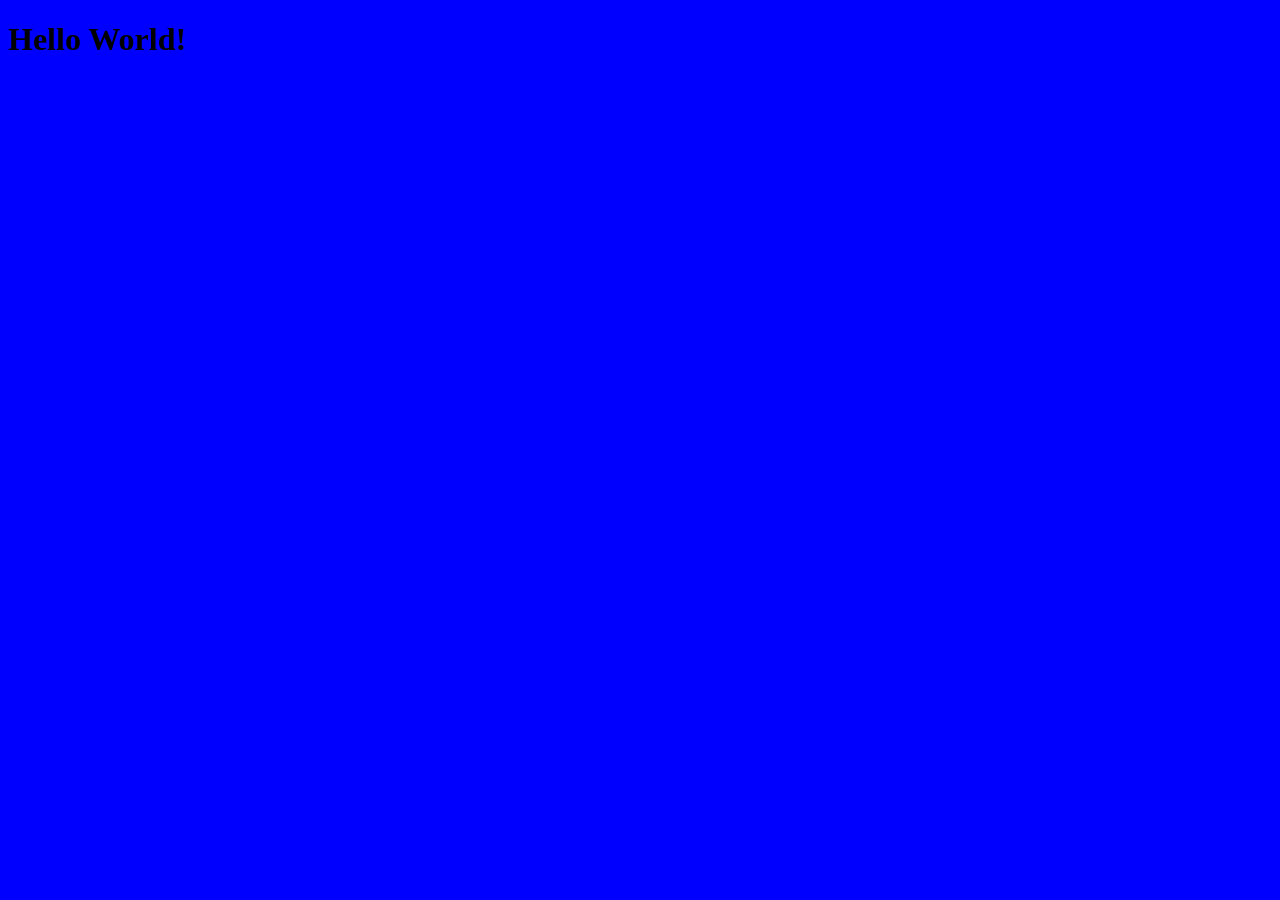
==== index.html @ 13d417d9 "add script.js, connect to index.html" ====
<!DOCTYPE html>
<html lang="en">
  <head>
    <link rel="stylesheet" href="style.css" />
    <title>My Personal Website</title>
  </head>
  <body>
    <script src="script.js"></script>
    <h1>Hello World!</h1>
  </body>
</html>
---- style.css ----
body {
  background: blue;
}
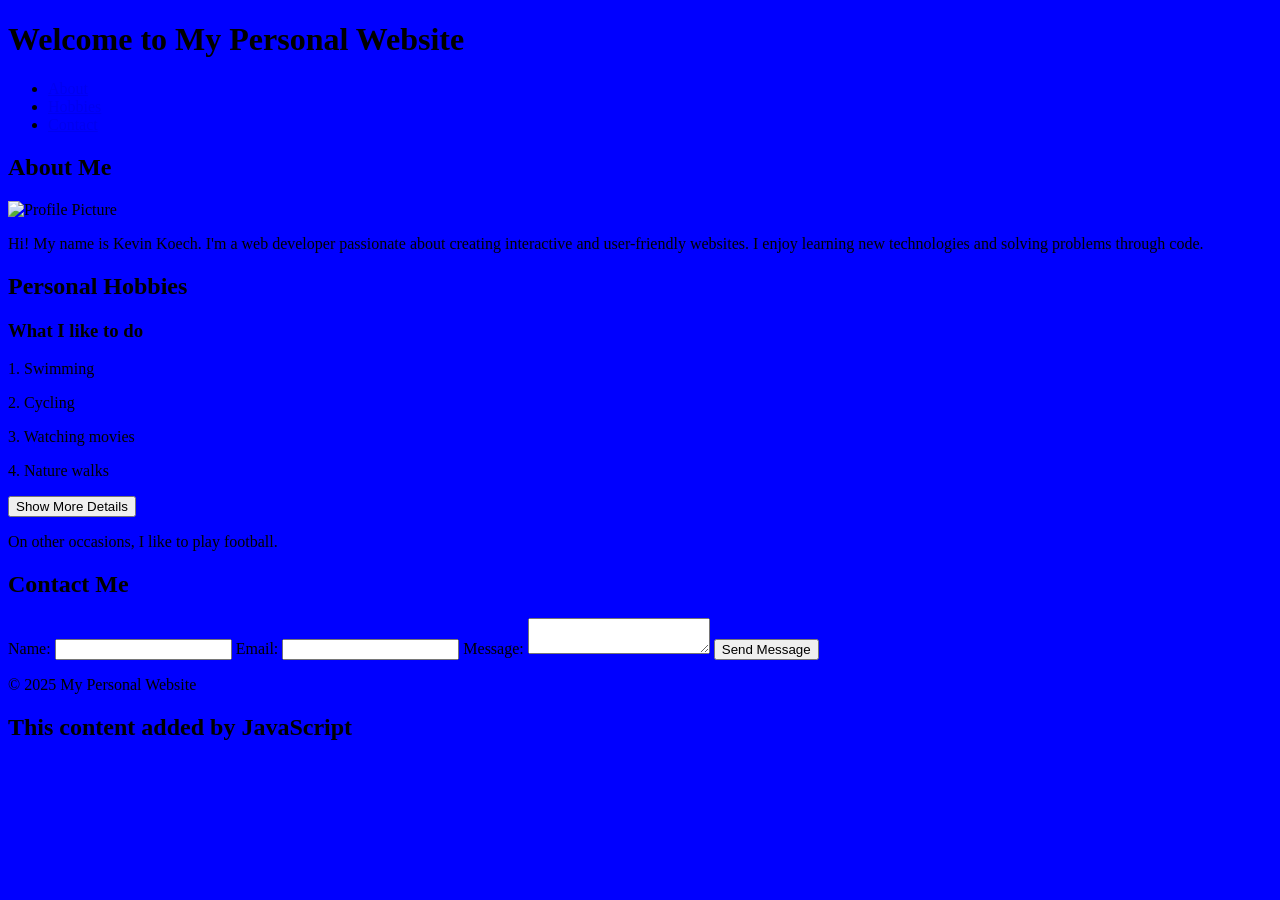
==== commit 37bf4bc3: "Added index.html" ====
--- a/index.html
+++ b/index.html
@@ -1,11 +1,69 @@
 <!DOCTYPE html>
 <html lang="en">
-  <head>
-    <link rel="stylesheet" href="style.css" />
+<head>
+    <meta charset="UTF-8">
+    <meta name="viewport" content="width=device-width, initial-scale=1.0">
     <title>My Personal Website</title>
-  </head>
-  <body>
+    <link rel="stylesheet" href="style.css">
+</head>
+<body>
+    <header>
+        <h1>Welcome to My Personal Website</h1>
+        <nav>
+            <ul>
+                <li><a href="#about">About</a></li>
+                <li><a href="#hobbies">Hobbies</a></li>
+                <li><a href="#contact">Contact</a></li>
+            </ul>
+        </nav>
+    </header>
+
+    <main>
+        <section id="about">
+            <h2>About Me</h2>
+            <div class="profile-container">
+                <img src="WhatsApp Image 2024-10-29 at 21.34.34.jpeg" alt="Profile Picture" class="profile-img">
+                <p>Hi! My name is Kevin Koech. I'm a web developer passionate about creating interactive and user-friendly websites. 
+                I enjoy learning new technologies and solving problems through code.</p>
+            </div>
+        </section>
+
+        <section id="Hobbies">
+            <h2>Personal Hobbies</h2>
+            <div class="Hobbies" id="Hobbies">
+                <h3>What I like to do</h3>
+                <p>1. Swimming</p>
+                <p>2. Cycling</p>
+                <p>3. Watching movies</p>
+                <p>4. Nature walks</p>
+                <button class="details-btn">Show More Details</button>
+                <div class="Hobbies hidden">
+                    <p>On other occasions, I like to play football.</p>
+                </div>
+            </div>
+        </section>
+
+        <section id="contact">
+            <h2>Contact Me</h2>
+            <form id="contact-form">
+                <label for="name">Name:</label>
+                <input type="text" id="name" name="name" required>
+                
+                <label for="email">Email:</label>
+                <input type="email" id="email" name="email" required>
+                
+                <label for="message">Message:</label>
+                <textarea id="message" name="message" required></textarea>
+                
+                <button type="submit">Send Message</button>
+            </form>
+        </section>
+    </main>
+
+    <footer>
+        <p>&copy; 2025 My Personal Website</p>
+    </footer>
+
     <script src="script.js"></script>
-    <h1>Hello World!</h1>
-  </body>
+</body>
 </html>
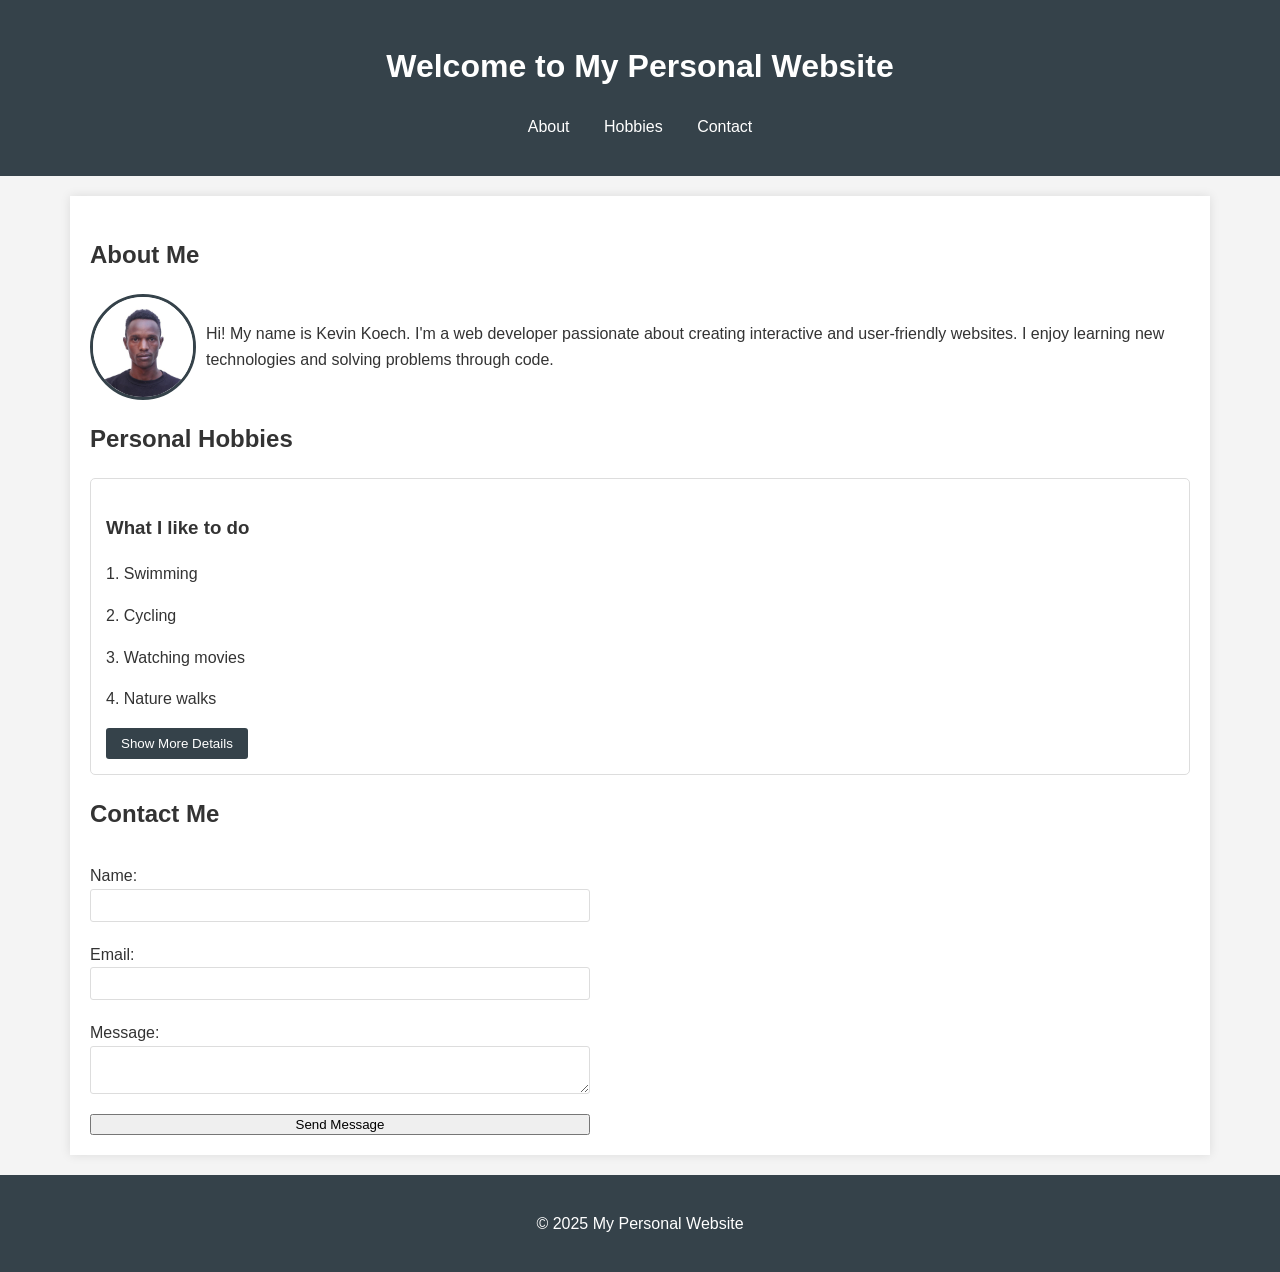
==== commit 9fccc65a: "updated file" ====
--- a/index.html
+++ b/index.html
@@ -38,7 +38,7 @@
                 <p>4. Nature walks</p>
                 <button class="details-btn">Show More Details</button>
                 <div class="Hobbies hidden">
-                    <p>On other occasions, I like to play football.</p>
+                    <p>On other occasions I like to play football.</p>
                 </div>
             </div>
         </section>
@@ -66,4 +66,4 @@
 
     <script src="script.js"></script>
 </body>
-</html>
+</html>
--- a/style.css
+++ b/style.css
@@ -1,3 +1,108 @@
 body {
-  background: blue;
+  font-family: 'Arial', sans-serif;
+  line-height: 1.6;
+  margin: 0;
+  padding: 0;
+  color: #333;
+  background-color: #f4f4f4;
+}
+
+.profile-img {
+  border-radius: 50%;
+  border: 3px solid #35424a;
+  width: 100px;  
+  height: 100px; 
+}
+
+header {
+  background: #35424a;
+  color: white;
+  padding: 20px 0;
+  text-align: center;
+}
+
+nav ul {
+  padding: 0;
+  list-style: none;
+}
+
+nav li {
+  display: inline;
+  margin: 0 15px;
+}
+
+nav a {
+  color: white;
+  text-decoration: none;
+}
+
+main {
+  max-width: 1100px;
+  margin: 20px auto;
+  padding: 20px;
+  background: white;
+  box-shadow: 0 0 10px rgba(0,0,0,0.1);
+}
+
+.profile-container {
+  display: flex;
+  align-items: center;
+  gap: 10px;
+}
+
+.profile-img {
+  border-radius: 50%;
+  border: 3px solid #35424a;
+}
+
+.Hobbies {
+  border: 1px solid #ddd;
+  padding: 15px;
+  margin-bottom: 20px;
+  border-radius: 5px;
+}
+
+.details-btn {
+  background: #35424a;
+  color: white;
+  border: none;
+  padding: 8px 15px;
+  cursor: pointer;
+  border-radius: 3px;
+}
+
+.details-btn:hover {
+  background: #4e6575;
+}
+
+.hidden {
+  display: none;
+}
+
+form {
+  display: flex;
+  flex-direction: column;
+  max-width: 500px;
+}
+
+form label {
+  margin-top: 10px;
+}
+
+form input, form textarea {
+  padding: 8px;
+  margin-bottom: 10px;
+  border: 1px solid #ddd;
+  border-radius: 3px;
+}
+
+form button {
+  margin-top: 10px;
+}
+
+footer {
+  text-align: center;
+  padding: 20px;
+  background: #35424a;
+  color: white;
 }
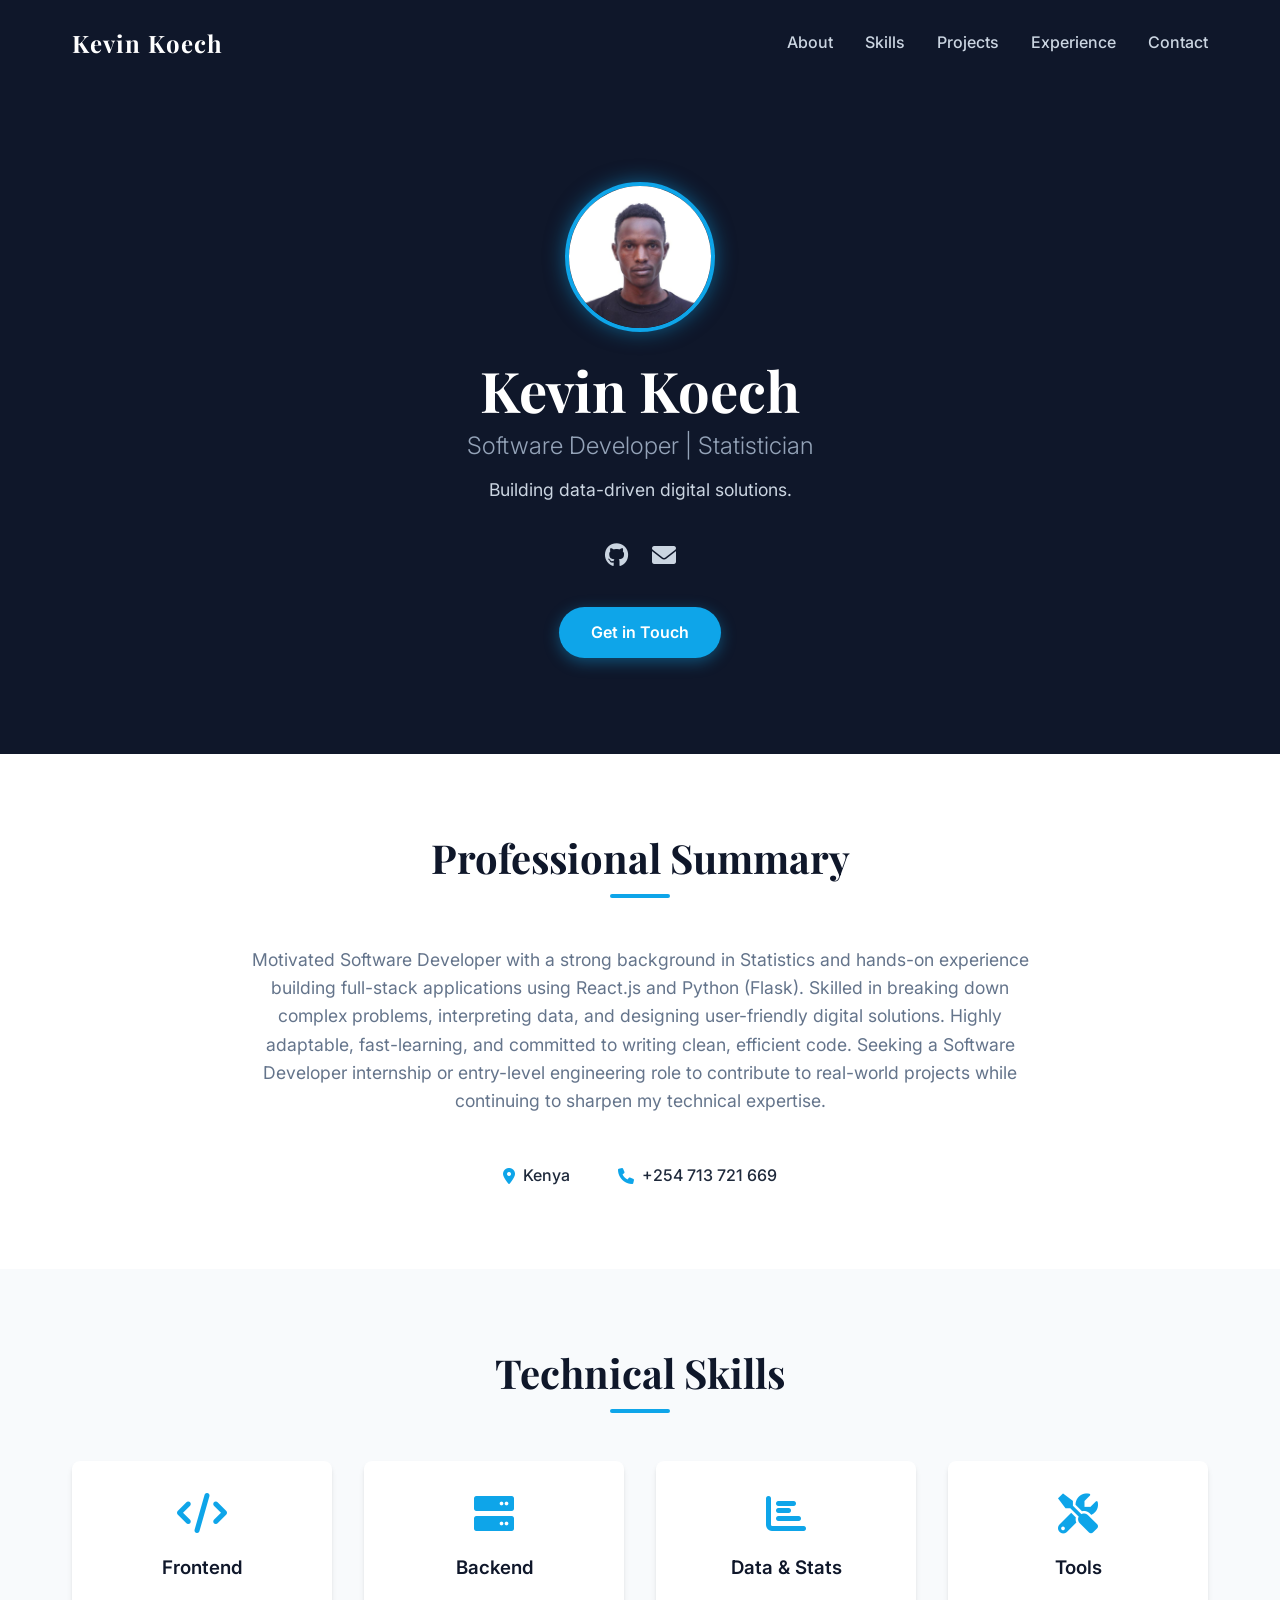
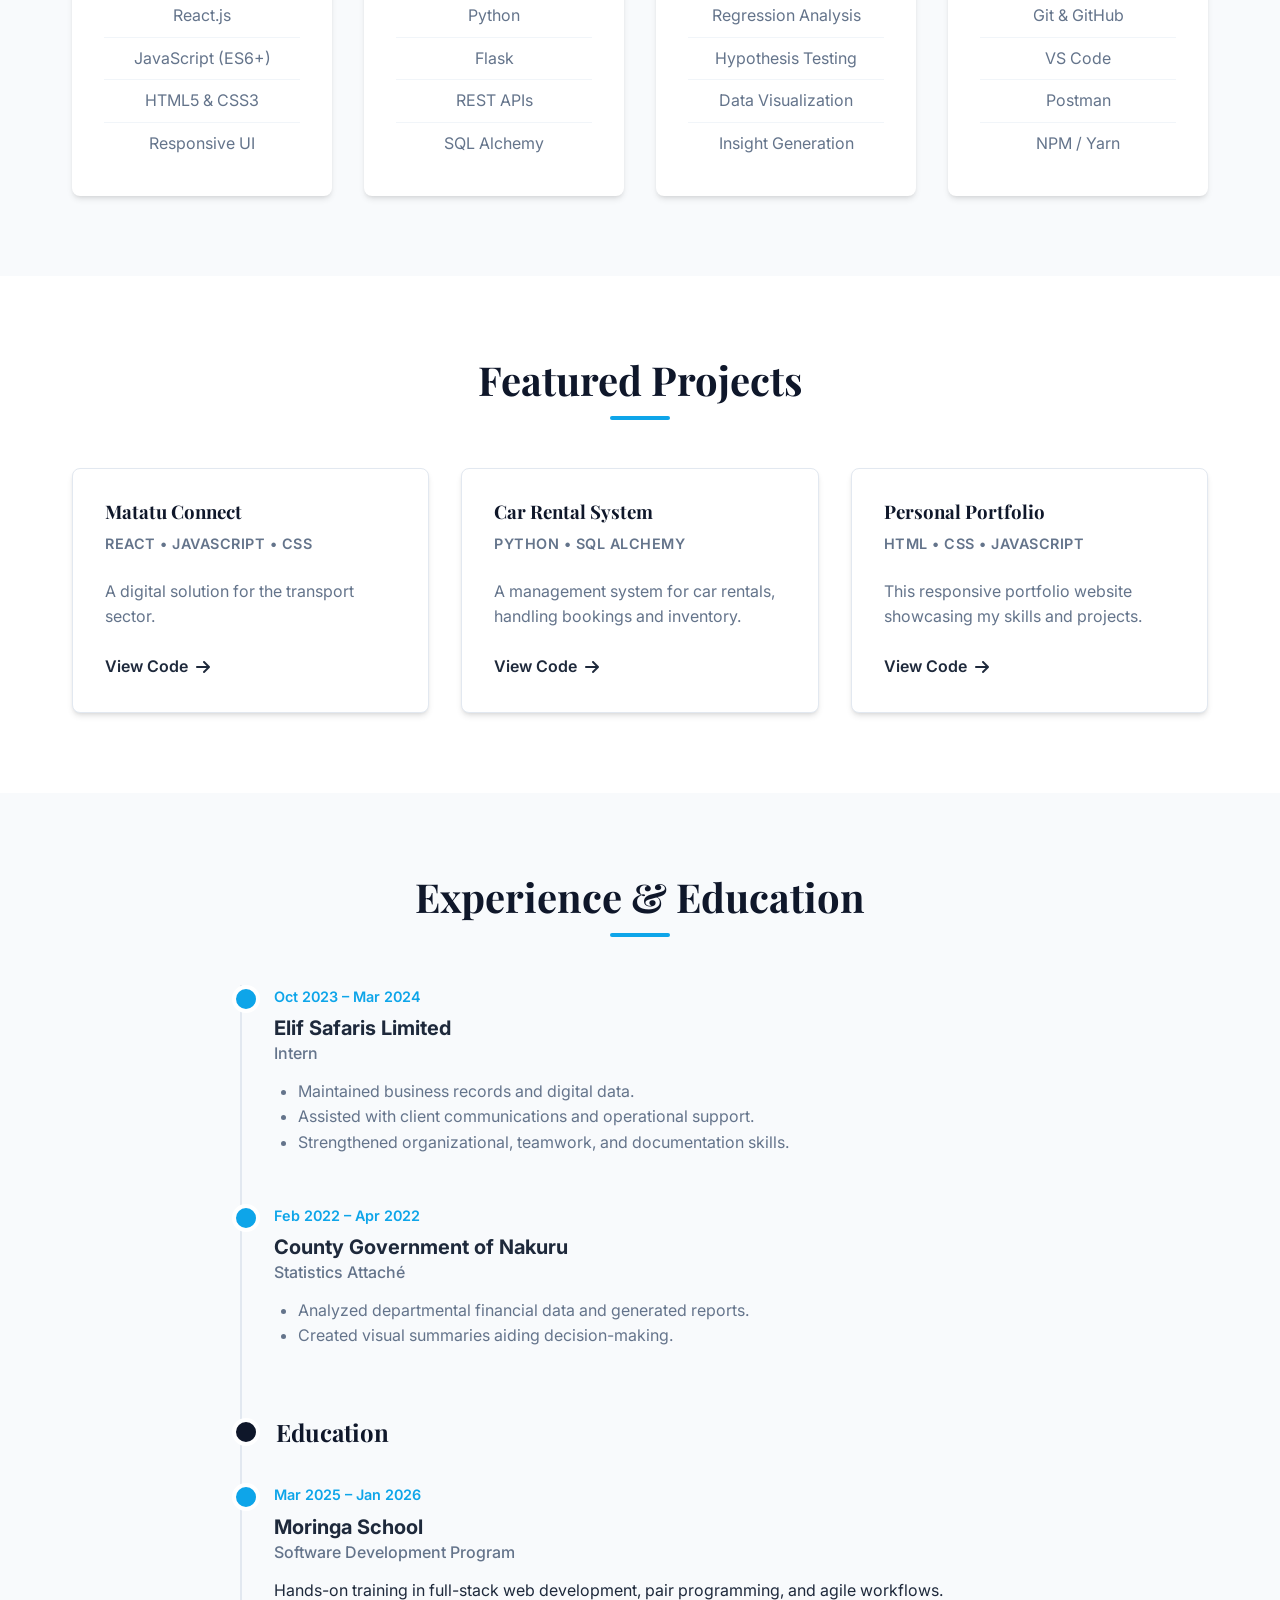
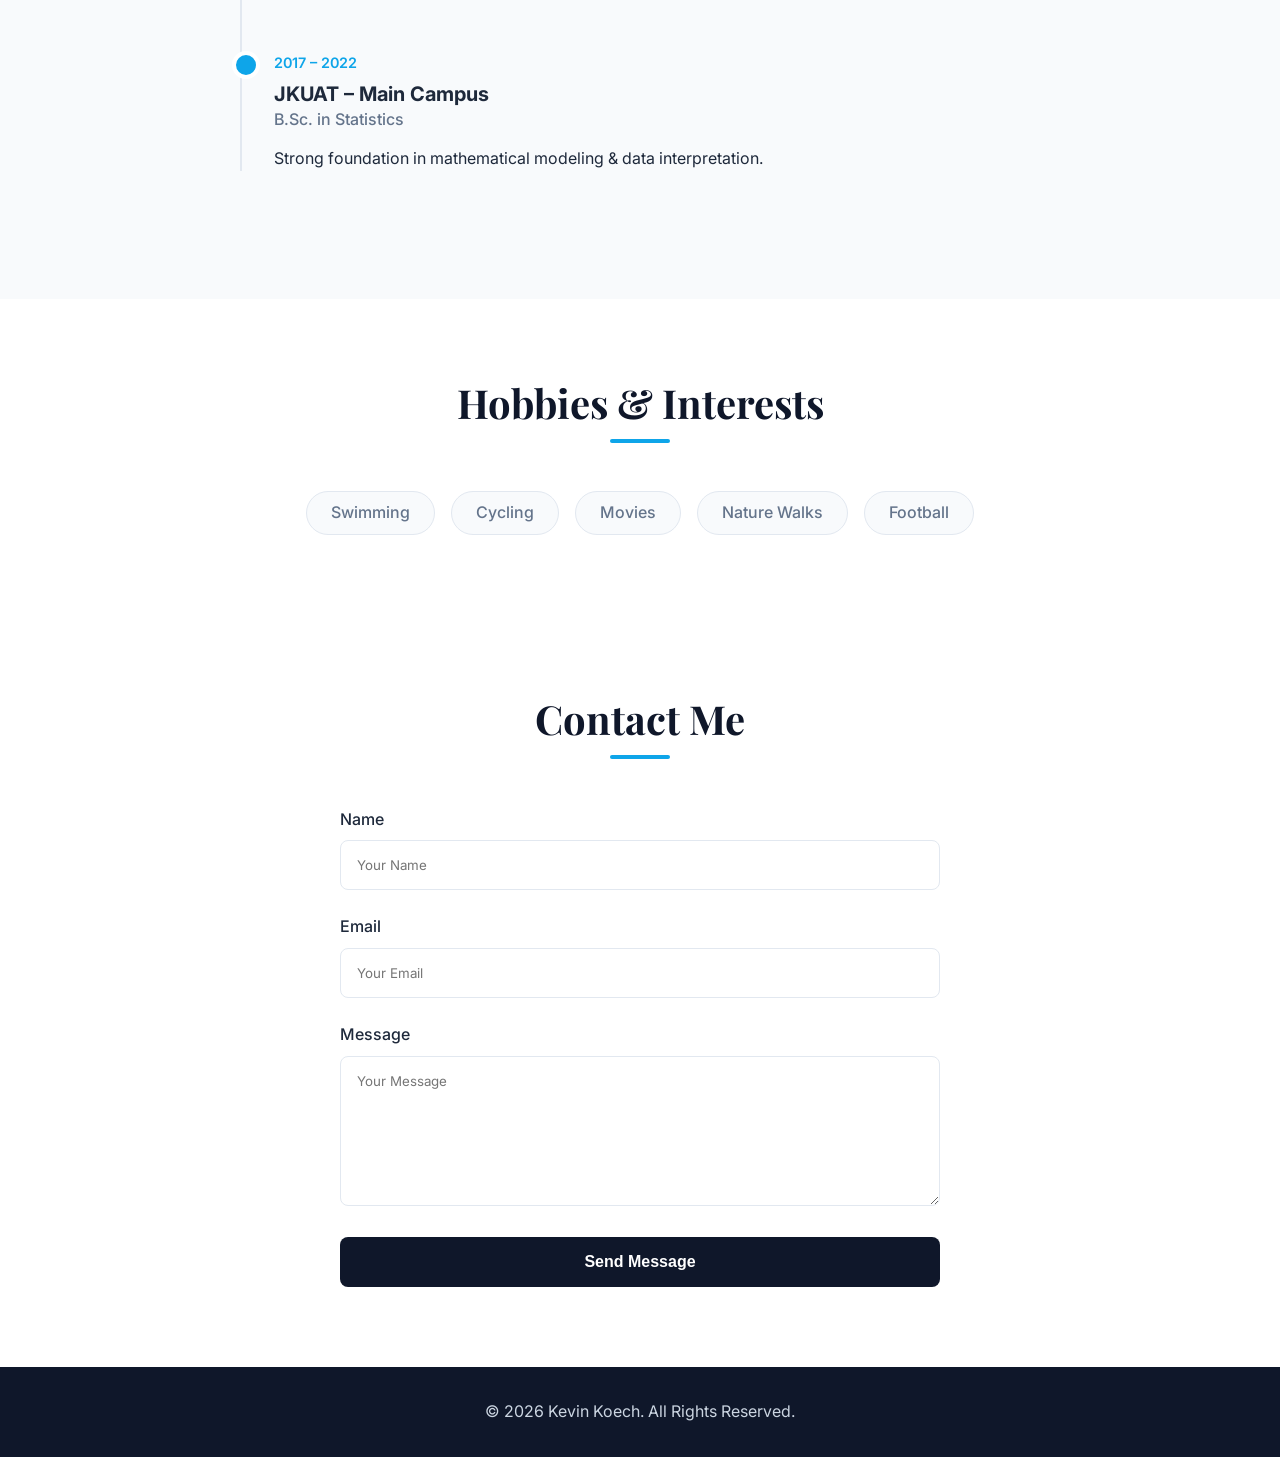
==== commit 70d5f84d: "feat: upgrade portfolio with full CV content and premium UI" ====
--- a/index.html
+++ b/index.html
@@ -3,67 +3,241 @@
 <head>
     <meta charset="UTF-8">
     <meta name="viewport" content="width=device-width, initial-scale=1.0">
-    <title>My Personal Website</title>
+    <title>Kevin Koech | Software Developer & Statistician</title>
     <link rel="stylesheet" href="style.css">
+    <link rel="icon" href="istockphoto-1432956286-612x612.jpg" type="image/x-jpg">
+    <!-- Google Fonts -->
+    <link rel="preconnect" href="https://fonts.googleapis.com">
+    <link rel="preconnect" href="https://fonts.gstatic.com" crossorigin>
+    <link href="https://fonts.googleapis.com/css2?family=Inter:wght@300;400;600;700&family=Playfair+Display:wght@700&display=swap" rel="stylesheet">
+    <!-- Font Awesome for Icons -->
+    <link rel="stylesheet" href="https://cdnjs.cloudflare.com/ajax/libs/font-awesome/6.0.0/css/all.min.css">
 </head>
 <body>
-    <header>
-        <h1>Welcome to My Personal Website</h1>
-        <nav>
-            <ul>
+    <header id="home">
+        <nav class="navbar">
+            <div class="logo">Kevin Koech</div>
+            <ul class="nav-links">
                 <li><a href="#about">About</a></li>
-                <li><a href="#hobbies">Hobbies</a></li>
+                <li><a href="#skills">Skills</a></li>
+                <li><a href="#projects">Projects</a></li>
+                <li><a href="#experience">Experience</a></li>
                 <li><a href="#contact">Contact</a></li>
             </ul>
+            <div class="hamburger">
+                <i class="fas fa-bars"></i>
+            </div>
         </nav>
+        <div class="hero">
+            <div class="hero-content">
+                <img src="WhatsApp Image 2024-10-29 at 21.34.34.jpeg" alt="Kevin Koech" class="profile-img">
+                <h1>Kevin Koech</h1>
+                <h2>Software Developer | Statistician</h2>
+                <p>Building data-driven digital solutions.</p>
+                <div class="social-links">
+                    <a href="https://github.com/kvn-koech" target="_blank"><i class="fab fa-github"></i></a>
+                    <a href="mailto:kevinkoech007@gmail.com"><i class="fas fa-envelope"></i></a>
+                    <!-- Add LinkedIn if available, standard placeholder for now if user didn't provide -->
+                </div>
+                <a href="#contact" class="cta-btn">Get in Touch</a>
+            </div>
+        </div>
     </header>
 
     <main>
-        <section id="about">
-            <h2>About Me</h2>
-            <div class="profile-container">
-                <img src="WhatsApp Image 2024-10-29 at 21.34.34.jpeg" alt="Profile Picture" class="profile-img">
-                <p>Hi! My name is Kevin Koech. I'm a web developer passionate about creating interactive and user-friendly websites. 
-                I enjoy learning new technologies and solving problems through code.</p>
-            </div>
-        </section>
-
-        <section id="Hobbies">
-            <h2>Personal Hobbies</h2>
-            <div class="Hobbies" id="Hobbies">
-                <h3>What I like to do</h3>
-                <p>1. Swimming</p>
-                <p>2. Cycling</p>
-                <p>3. Watching movies</p>
-                <p>4. Nature walks</p>
-                <button class="details-btn">Show More Details</button>
-                <div class="Hobbies hidden">
-                    <p>On other occasions I like to play football.</p>
-                </div>
-            </div>
-        </section>
-
-        <section id="contact">
-            <h2>Contact Me</h2>
-            <form id="contact-form">
-                <label for="name">Name:</label>
-                <input type="text" id="name" name="name" required>
+        <section id="about" class="section">
+            <div class="container">
+                <h2 class="section-title">Professional Summary</h2>
+                <p class="summary-text">
+                    Motivated Software Developer with a strong background in Statistics and hands-on experience building full-stack applications using React.js and Python (Flask). Skilled in breaking down complex problems, interpreting data, and designing user-friendly digital solutions. Highly adaptable, fast-learning, and committed to writing clean, efficient code. Seeking a Software Developer internship or entry-level engineering role to contribute to real-world projects while continuing to sharpen my technical expertise.
+                </p>
                 
-                <label for="email">Email:</label>
-                <input type="email" id="email" name="email" required>
-                
-                <label for="message">Message:</label>
-                <textarea id="message" name="message" required></textarea>
-                
-                <button type="submit">Send Message</button>
-            </form>
+                <div class="personal-details">
+                    <div class="detail-item">
+                        <i class="fas fa-map-marker-alt"></i>
+                        <span>Kenya</span>
+                    </div>
+                    <div class="detail-item">
+                        <i class="fas fa-phone"></i>
+                        <span>+254 713 721 669</span>
+                    </div>
+                </div>
+            </div>
+        </section>
+
+        <section id="skills" class="section bg-light">
+            <div class="container">
+                <h2 class="section-title">Technical Skills</h2>
+                <div class="skills-grid">
+                    <div class="skill-card">
+                        <i class="fas fa-code"></i>
+                        <h3>Frontend</h3>
+                        <ul>
+                            <li>React.js</li>
+                            <li>JavaScript (ES6+)</li>
+                            <li>HTML5 & CSS3</li>
+                            <li>Responsive UI</li>
+                        </ul>
+                    </div>
+                    <div class="skill-card">
+                        <i class="fas fa-server"></i>
+                        <h3>Backend</h3>
+                        <ul>
+                            <li>Python</li>
+                            <li>Flask</li>
+                            <li>REST APIs</li>
+                            <li>SQL Alchemy</li>
+                        </ul>
+                    </div>
+                    <div class="skill-card">
+                        <i class="fas fa-chart-bar"></i>
+                        <h3>Data & Stats</h3>
+                        <ul>
+                            <li>Regression Analysis</li>
+                            <li>Hypothesis Testing</li>
+                            <li>Data Visualization</li>
+                            <li>Insight Generation</li>
+                        </ul>
+                    </div>
+                    <div class="skill-card">
+                        <i class="fas fa-tools"></i>
+                        <h3>Tools</h3>
+                        <ul>
+                            <li>Git & GitHub</li>
+                            <li>VS Code</li>
+                            <li>Postman</li>
+                            <li>NPM / Yarn</li>
+                        </ul>
+                    </div>
+                </div>
+            </div>
+        </section>
+
+        <section id="projects" class="section">
+            <div class="container">
+                <h2 class="section-title">Featured Projects</h2>
+                <div class="projects-grid">
+                    <div class="project-card">
+                        <div class="project-info">
+                            <h3>Matatu Connect</h3>
+                            <p class="tech-stack">React • JavaScript • CSS</p>
+                            <p>A digital solution for the transport sector.</p>
+                            <a href="https://github.com/kvn-koech" target="_blank" class="project-link">View Code <i class="fas fa-arrow-right"></i></a>
+                        </div>
+                    </div>
+                    <div class="project-card">
+                        <div class="project-info">
+                            <h3>Car Rental System</h3>
+                            <p class="tech-stack">Python • SQL Alchemy</p>
+                            <p>A management system for car rentals, handling bookings and inventory.</p>
+                            <a href="https://github.com/kvn-koech" target="_blank" class="project-link">View Code <i class="fas fa-arrow-right"></i></a>
+                        </div>
+                    </div>
+                    <div class="project-card">
+                        <div class="project-info">
+                            <h3>Personal Portfolio</h3>
+                            <p class="tech-stack">HTML • CSS • JavaScript</p>
+                            <p>This responsive portfolio website showcasing my skills and projects.</p>
+                            <a href="https://github.com/kvn-koech" target="_blank" class="project-link">View Code <i class="fas fa-arrow-right"></i></a>
+                        </div>
+                    </div>
+                </div>
+            </div>
+        </section>
+
+        <section id="experience" class="section bg-light">
+            <div class="container">
+                <h2 class="section-title">Experience & Education</h2>
+                <div class="timeline">
+                    <!-- Experience -->
+                    <div class="timeline-item">
+                        <div class="timeline-date">Oct 2023 – Mar 2024</div>
+                        <div class="timeline-content">
+                            <h3>Elif Safaris Limited</h3>
+                            <h4>Intern</h4>
+                            <ul>
+                                <li>Maintained business records and digital data.</li>
+                                <li>Assisted with client communications and operational support.</li>
+                                <li>Strengthened organizational, teamwork, and documentation skills.</li>
+                            </ul>
+                        </div>
+                    </div>
+                    <div class="timeline-item">
+                        <div class="timeline-date">Feb 2022 – Apr 2022</div>
+                        <div class="timeline-content">
+                            <h3>County Government of Nakuru</h3>
+                            <h4>Statistics Attaché</h4>
+                            <ul>
+                                <li>Analyzed departmental financial data and generated reports.</li>
+                                <li>Created visual summaries aiding decision-making.</li>
+                            </ul>
+                        </div>
+                    </div>
+                    
+                    <!-- Education -->
+                    <div class="timeline-divider">Education</div>
+                    
+                    <div class="timeline-item">
+                        <div class="timeline-date">Mar 2025 – Jan 2026</div>
+                        <div class="timeline-content">
+                            <h3>Moringa School</h3>
+                            <h4>Software Development Program</h4>
+                            <p>Hands-on training in full-stack web development, pair programming, and agile workflows.</p>
+                        </div>
+                    </div>
+                    <div class="timeline-item">
+                        <div class="timeline-date">2017 – 2022</div>
+                        <div class="timeline-content">
+                            <h3>JKUAT – Main Campus</h3>
+                            <h4>B.Sc. in Statistics</h4>
+                            <p>Strong foundation in mathematical modeling & data interpretation.</p>
+                        </div>
+                    </div>
+                </div>
+            </div>
+        </section>
+        
+        <section id="hobbies" class="section">
+             <div class="container">
+                <h2 class="section-title">Hobbies & Interests</h2>
+                <div class="hobbies-container">
+                    <span class="hobby-tag">Swimming</span>
+                    <span class="hobby-tag">Cycling</span>
+                    <span class="hobby-tag">Movies</span>
+                    <span class="hobby-tag">Nature Walks</span>
+                    <span class="hobby-tag">Football</span>
+                </div>
+             </div>
+        </section>
+
+        <section id="contact" class="section contact-section">
+            <div class="container">
+                <h2 class="section-title">Contact Me</h2>
+                <form id="contact-form">
+                    <div class="form-group">
+                        <label for="name">Name</label>
+                        <input type="text" id="name" name="name" required placeholder="Your Name">
+                    </div>
+                    <div class="form-group">
+                        <label for="email">Email</label>
+                        <input type="email" id="email" name="email" required placeholder="Your Email">
+                    </div>
+                    <div class="form-group">
+                        <label for="message">Message</label>
+                        <textarea id="message" name="message" required placeholder="Your Message"></textarea>
+                    </div>
+                    <button type="submit" class="submit-btn">Send Message</button>
+                </form>
+            </div>
         </section>
     </main>
 
     <footer>
-        <p>&copy; 2025 My Personal Website</p>
+        <div class="container">
+            <p>&copy; 2026 Kevin Koech. All Rights Reserved.</p>
+        </div>
     </footer>
 
     <script src="script.js"></script>
 </body>
-</html>+</html>
--- a/style.css
+++ b/style.css
@@ -1,108 +1,560 @@
+/* CSS Variables for Premium Theme */
+:root {
+    --primary-color: #0f172a;    /* Slate 900 */
+    --secondary-color: #334155;  /* Slate 700 */
+    --accent-color: #0ea5e9;     /* Sky 500 */
+    --accent-hover: #0284c7;     /* Sky 600 */
+    --light-bg: #f8fafc;         /* Slate 50 */
+    --white: #ffffff;
+    --text-primary: #1e293b;     /* Slate 800 */
+    --text-secondary: #64748b;   /* Slate 500 */
+    --shadow: 0 4px 6px -1px rgb(0 0 0 / 0.1), 0 2px 4px -2px rgb(0 0 0 / 0.1);
+    --shadow-hover: 0 10px 15px -3px rgb(0 0 0 / 0.1), 0 4px 6px -4px rgb(0 0 0 / 0.1);
+    --radius: 0.5rem;
+    --transition: all 0.3s ease;
+}
+
+/* Global Reset & Typography */
+* {
+    margin: 0;
+    padding: 0;
+    box-sizing: border-box;
+}
+
 body {
-  font-family: 'Arial', sans-serif;
-  line-height: 1.6;
-  margin: 0;
-  padding: 0;
-  color: #333;
-  background-color: #f4f4f4;
+    font-family: 'Inter', sans-serif;
+    line-height: 1.6;
+    color: var(--text-primary);
+    background-color: var(--white);
+    scroll-behavior: smooth;
+}
+
+h1, h2, h3, h4 {
+    font-family: 'Playfair Display', serif;
+    color: var(--primary-color);
+    line-height: 1.2;
+}
+
+a {
+    text-decoration: none;
+    color: inherit;
+    transition: var(--transition);
+}
+
+ul {
+    list-style: none;
+}
+
+img {
+    max-width: 100%;
+    display: block;
+}
+
+/* Utilities */
+.container {
+    max-width: 1200px;
+    margin: 0 auto;
+    padding: 0 2rem;
+}
+
+.section {
+    padding: 5rem 0;
+}
+
+.section-title {
+    font-size: 2.5rem;
+    text-align: center;
+    margin-bottom: 3rem;
+    position: relative;
+    padding-bottom: 1rem;
+}
+
+.section-title::after {
+    content: '';
+    position: absolute;
+    bottom: 0;
+    left: 50%;
+    transform: translateX(-50%);
+    width: 60px;
+    height: 4px;
+    background-color: var(--accent-color);
+    border-radius: 2px;
+}
+
+.bg-light {
+    background-color: var(--light-bg);
+}
+
+/* Header & Navbar */
+header {
+    background-color: var(--primary-color);
+    color: var(--white);
+    position: relative;
+}
+
+.navbar {
+    display: flex;
+    justify-content: space-between;
+    align-items: center;
+    padding: 1.5rem 2rem;
+    max-width: 1200px;
+    margin: 0 auto;
+}
+
+.logo {
+    font-family: 'Playfair Display', serif;
+    font-size: 1.5rem;
+    font-weight: 700;
+    letter-spacing: 1px;
+}
+
+.nav-links {
+    display: flex;
+    gap: 2rem;
+}
+
+.nav-links a {
+    color: #cbd5e1; /* Slate 300 */
+    font-weight: 500;
+    position: relative;
+}
+
+.nav-links a:hover {
+    color: var(--white);
+}
+
+.nav-links a::after {
+    content: '';
+    position: absolute;
+    width: 0;
+    height: 2px;
+    bottom: -5px;
+    left: 0;
+    background-color: var(--accent-color);
+    transition: var(--transition);
+}
+
+.nav-links a:hover::after {
+    width: 100%;
+}
+
+.hamburger {
+    display: none;
+    cursor: pointer;
+    font-size: 1.5rem;
+}
+
+/* Hero Section */
+.hero {
+    display: flex;
+    justify-content: center;
+    align-items: center;
+    text-align: center;
+    padding: 6rem 1rem;
+    background: linear-gradient(rgba(15, 23, 42, 0.9), rgba(15, 23, 42, 0.9)), url('https://images.unsplash.com/photo-1451187580459-43490279c0fa?auto=format&fit=crop&q=80') center/cover no-repeat;
 }
 
 .profile-img {
-  border-radius: 50%;
-  border: 3px solid #35424a;
-  width: 100px;  
-  height: 100px; 
-}
-
-header {
-  background: #35424a;
-  color: white;
-  padding: 20px 0;
-  text-align: center;
-}
-
-nav ul {
-  padding: 0;
-  list-style: none;
-}
-
-nav li {
-  display: inline;
-  margin: 0 15px;
-}
-
-nav a {
-  color: white;
-  text-decoration: none;
-}
-
-main {
-  max-width: 1100px;
-  margin: 20px auto;
-  padding: 20px;
-  background: white;
-  box-shadow: 0 0 10px rgba(0,0,0,0.1);
-}
-
-.profile-container {
-  display: flex;
-  align-items: center;
-  gap: 10px;
-}
-
-.profile-img {
-  border-radius: 50%;
-  border: 3px solid #35424a;
-}
-
-.Hobbies {
-  border: 1px solid #ddd;
-  padding: 15px;
-  margin-bottom: 20px;
-  border-radius: 5px;
-}
-
-.details-btn {
-  background: #35424a;
-  color: white;
-  border: none;
-  padding: 8px 15px;
-  cursor: pointer;
-  border-radius: 3px;
-}
-
-.details-btn:hover {
-  background: #4e6575;
-}
-
-.hidden {
-  display: none;
-}
-
-form {
-  display: flex;
-  flex-direction: column;
-  max-width: 500px;
-}
-
-form label {
-  margin-top: 10px;
-}
-
-form input, form textarea {
-  padding: 8px;
-  margin-bottom: 10px;
-  border: 1px solid #ddd;
-  border-radius: 3px;
-}
-
-form button {
-  margin-top: 10px;
-}
-
+    width: 150px;
+    height: 150px;
+    border-radius: 50%;
+    border: 4px solid var(--accent-color);
+    object-fit: cover;
+    margin: 0 auto 1.5rem;
+    box-shadow: 0 0 20px rgba(14, 165, 233, 0.5);
+}
+
+.hero h1 {
+    font-size: 3.5rem;
+    margin-bottom: 0.5rem;
+    color: var(--white);
+}
+
+.hero h2 {
+    font-family: 'Inter', sans-serif;
+    font-size: 1.5rem;
+    font-weight: 300;
+    color: #94a3b8; /* Slate 400 */
+    margin-bottom: 1rem;
+}
+
+.hero p {
+    font-size: 1.1rem;
+    color: #cbd5e1;
+    margin-bottom: 2rem;
+}
+
+.social-links {
+    display: flex;
+    justify-content: center;
+    gap: 1.5rem;
+    margin-bottom: 2rem;
+}
+
+.social-links a {
+    font-size: 1.5rem;
+    color: #cbd5e1;
+}
+
+.social-links a:hover {
+    color: var(--accent-color);
+    transform: translateY(-3px);
+}
+
+.cta-btn {
+    display: inline-block;
+    padding: 0.8rem 2rem;
+    background-color: var(--accent-color);
+    color: var(--white);
+    border-radius: 50px;
+    font-weight: 600;
+    box-shadow: 0 4px 15px rgba(14, 165, 233, 0.4);
+}
+
+.cta-btn:hover {
+    background-color: var(--accent-hover);
+    transform: translateY(-2px);
+    box-shadow: 0 6px 20px rgba(14, 165, 233, 0.6);
+}
+
+/* About Section */
+.summary-text {
+    font-size: 1.1rem;
+    text-align: center;
+    max-width: 800px;
+    margin: 0 auto 3rem;
+    color: var(--text-secondary);
+}
+
+.personal-details {
+    display: flex;
+    justify-content: center;
+    gap: 3rem;
+    color: var(--text-primary);
+    font-weight: 500;
+}
+
+.detail-item {
+    display: flex;
+    align-items: center;
+    gap: 0.5rem;
+}
+
+.detail-item i {
+    color: var(--accent-color);
+}
+
+/* Skills Grid */
+.skills-grid {
+    display: grid;
+    grid-template-columns: repeat(auto-fit, minmax(250px, 1fr));
+    gap: 2rem;
+}
+
+.skill-card {
+    background-color: var(--white);
+    padding: 2rem;
+    border-radius: var(--radius);
+    box-shadow: var(--shadow);
+    text-align: center;
+    transition: var(--transition);
+}
+
+.skill-card:hover {
+    transform: translateY(-5px);
+    box-shadow: var(--shadow-hover);
+}
+
+.skill-card i {
+    font-size: 2.5rem;
+    color: var(--accent-color);
+    margin-bottom: 1.5rem;
+}
+
+.skill-card h3 {
+    margin-bottom: 1rem;
+    font-family: 'Inter', sans-serif;
+    font-weight: 600;
+}
+
+.skill-card ul li {
+    padding: 0.5rem 0;
+    color: var(--text-secondary);
+    border-bottom: 1px solid #f1f5f9;
+}
+
+.skill-card ul li:last-child {
+    border-bottom: none;
+}
+
+/* Projects Grid */
+.projects-grid {
+    display: grid;
+    grid-template-columns: repeat(auto-fit, minmax(300px, 1fr));
+    gap: 2rem;
+}
+
+.project-card {
+    background-color: var(--white);
+    border-radius: var(--radius);
+    overflow: hidden;
+    box-shadow: var(--shadow);
+    border: 1px solid #e2e8f0;
+    transition: var(--transition);
+}
+
+.project-card:hover {
+    transform: translateY(-5px);
+    box-shadow: var(--shadow-hover);
+    border-color: var(--accent-color);
+}
+
+.project-info {
+    padding: 2rem;
+}
+
+.project-info h3 {
+    margin-bottom: 0.5rem;
+    font-family: 'Playfair Display', serif;
+}
+
+.tech-stack {
+    color: var(--accent-color);
+    font-size: 0.9rem;
+    font-weight: 600;
+    margin-bottom: 1rem;
+    text-transform: uppercase;
+    letter-spacing: 0.5px;
+}
+
+.project-info p {
+    color: var(--text-secondary);
+    margin-bottom: 1.5rem;
+}
+
+.project-link {
+    display: inline-flex;
+    align-items: center;
+    gap: 0.5rem;
+    color: var(--text-primary);
+    font-weight: 600;
+}
+
+.project-link:hover {
+    color: var(--accent-color);
+}
+
+/* Timeline (Experience & Education) */
+.timeline {
+    max-width: 800px;
+    margin: 0 auto;
+    position: relative;
+    padding-left: 2rem;
+    border-left: 2px solid #e2e8f0;
+}
+
+.timeline-item {
+    margin-bottom: 3rem;
+    position: relative;
+}
+
+.timeline-item::before {
+    content: '';
+    position: absolute;
+    width: 20px;
+    height: 20px;
+    background-color: var(--accent-color);
+    border-radius: 50%;
+    left: -2.6rem;
+    top: 0;
+    border: 4px solid var(--white);
+}
+
+.timeline-date {
+    font-size: 0.9rem;
+    color: var(--accent-color);
+    font-weight: 600;
+    margin-bottom: 0.5rem;
+}
+
+.timeline-content h3 {
+    font-size: 1.25rem;
+    margin-bottom: 0.25rem;
+    font-family: 'Inter', sans-serif;
+    color: var(--text-primary);
+}
+
+.timeline-content h4 {
+    font-size: 1rem;
+    color: var(--text-secondary);
+    font-family: 'Inter', sans-serif;
+    margin-bottom: 1rem;
+    font-weight: 500;
+}
+
+.timeline-content ul {
+    list-style: disc;
+    padding-left: 1.5rem;
+    color: var(--text-secondary);
+}
+
+.timeline-divider {
+    font-size: 1.5rem;
+    font-family: 'Playfair Display', serif;
+    font-weight: 700;
+    color: var(--primary-color);
+    margin: 4rem 0 2rem -2.6rem;
+    display: flex;
+    align-items: center;
+    gap: 1rem;
+}
+
+.timeline-divider::before {
+    content: '';
+    display: block;
+    width: 20px;
+    height: 20px;
+    background-color: var(--primary-color);
+    border-radius: 50%;
+    border: 4px solid var(--white);
+}
+
+/* Hobbies */
+.hobbies-container {
+    display: flex;
+    justify-content: center;
+    flex-wrap: wrap;
+    gap: 1rem;
+}
+
+.hobby-tag {
+    background-color: var(--light-bg);
+    padding: 0.5rem 1.5rem;
+    border-radius: 50px;
+    color: var(--text-secondary);
+    font-weight: 500;
+    border: 1px solid #e2e8f0;
+    transition: var(--transition);
+}
+
+.hobby-tag:hover {
+    background-color: var(--accent-color);
+    color: var(--white);
+    border-color: var(--accent-color);
+}
+
+/* Contact Form */
+.contact-section {
+    background-color: var(--white);
+}
+
+#contact-form {
+    max-width: 600px;
+    margin: 0 auto;
+}
+
+.form-group {
+    margin-bottom: 1.5rem;
+}
+
+.form-group label {
+    display: block;
+    margin-bottom: 0.5rem;
+    color: var(--text-primary);
+    font-weight: 500;
+}
+
+.form-group input,
+.form-group textarea {
+    width: 100%;
+    padding: 1rem;
+    border: 1px solid #e2e8f0;
+    border-radius: var(--radius);
+    font-family: 'Inter', sans-serif;
+    transition: var(--transition);
+}
+
+.form-group textarea {
+    height: 150px;
+    resize: vertical;
+}
+
+.form-group input:focus,
+.form-group textarea:focus {
+    outline: none;
+    border-color: var(--accent-color);
+    box-shadow: 0 0 0 3px rgba(14, 165, 233, 0.1);
+}
+
+.submit-btn {
+    width: 100%;
+    padding: 1rem;
+    background-color: var(--primary-color);
+    color: var(--white);
+    border: none;
+    border-radius: var(--radius);
+    font-size: 1rem;
+    font-weight: 600;
+    cursor: pointer;
+    transition: var(--transition);
+}
+
+.submit-btn:hover {
+    background-color: var(--secondary-color);
+}
+
+/* Footer */
 footer {
-  text-align: center;
-  padding: 20px;
-  background: #35424a;
-  color: white;
-}+    background-color: var(--primary-color);
+    color: #cbd5e1;
+    text-align: center;
+    padding: 2rem 0;
+}
+
+/* Responsive */
+@media (max-width: 768px) {
+    .nav-links {
+        display: none;
+        flex-direction: column;
+        position: absolute;
+        top: 100%;
+        left: 0;
+        width: 100%;
+        background-color: var(--primary-color);
+        padding: 1rem 0;
+        text-align: center;
+    }
+    
+    .nav-links.active {
+        display: flex;
+    }
+    
+    .hamburger {
+        display: block;
+    }
+    
+    .hero h1 {
+        font-size: 2.5rem;
+    }
+    
+    .timeline {
+        padding-left: 1.5rem;
+    }
+    
+    .timeline-item::before {
+        left: -1.9rem;
+        width: 12px;
+        height: 12px;
+        border-width: 2px;
+    }
+    
+    .timeline-divider {
+        margin-left: -1.9rem;
+    }
+    
+    .personal-details {
+        flex-direction: column;
+        align-items: center;
+        gap: 1rem;
+    }
+}
